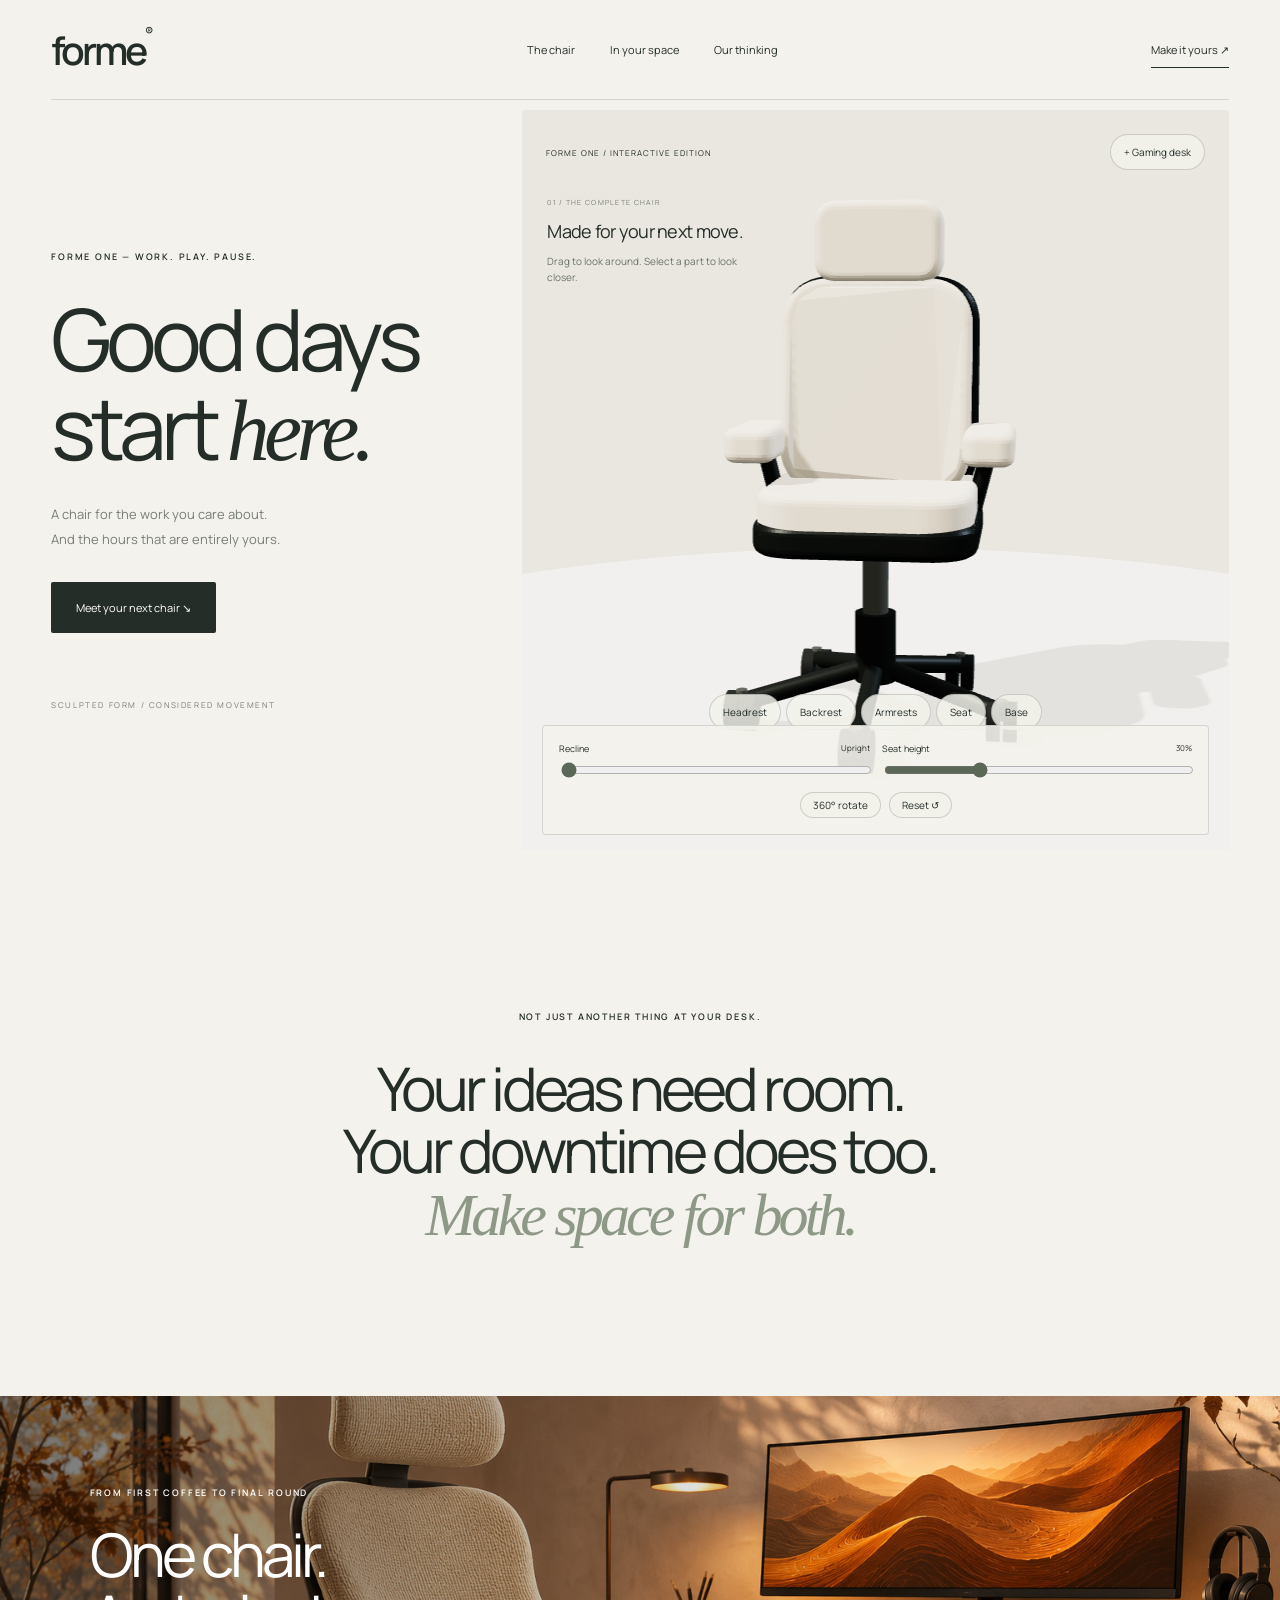
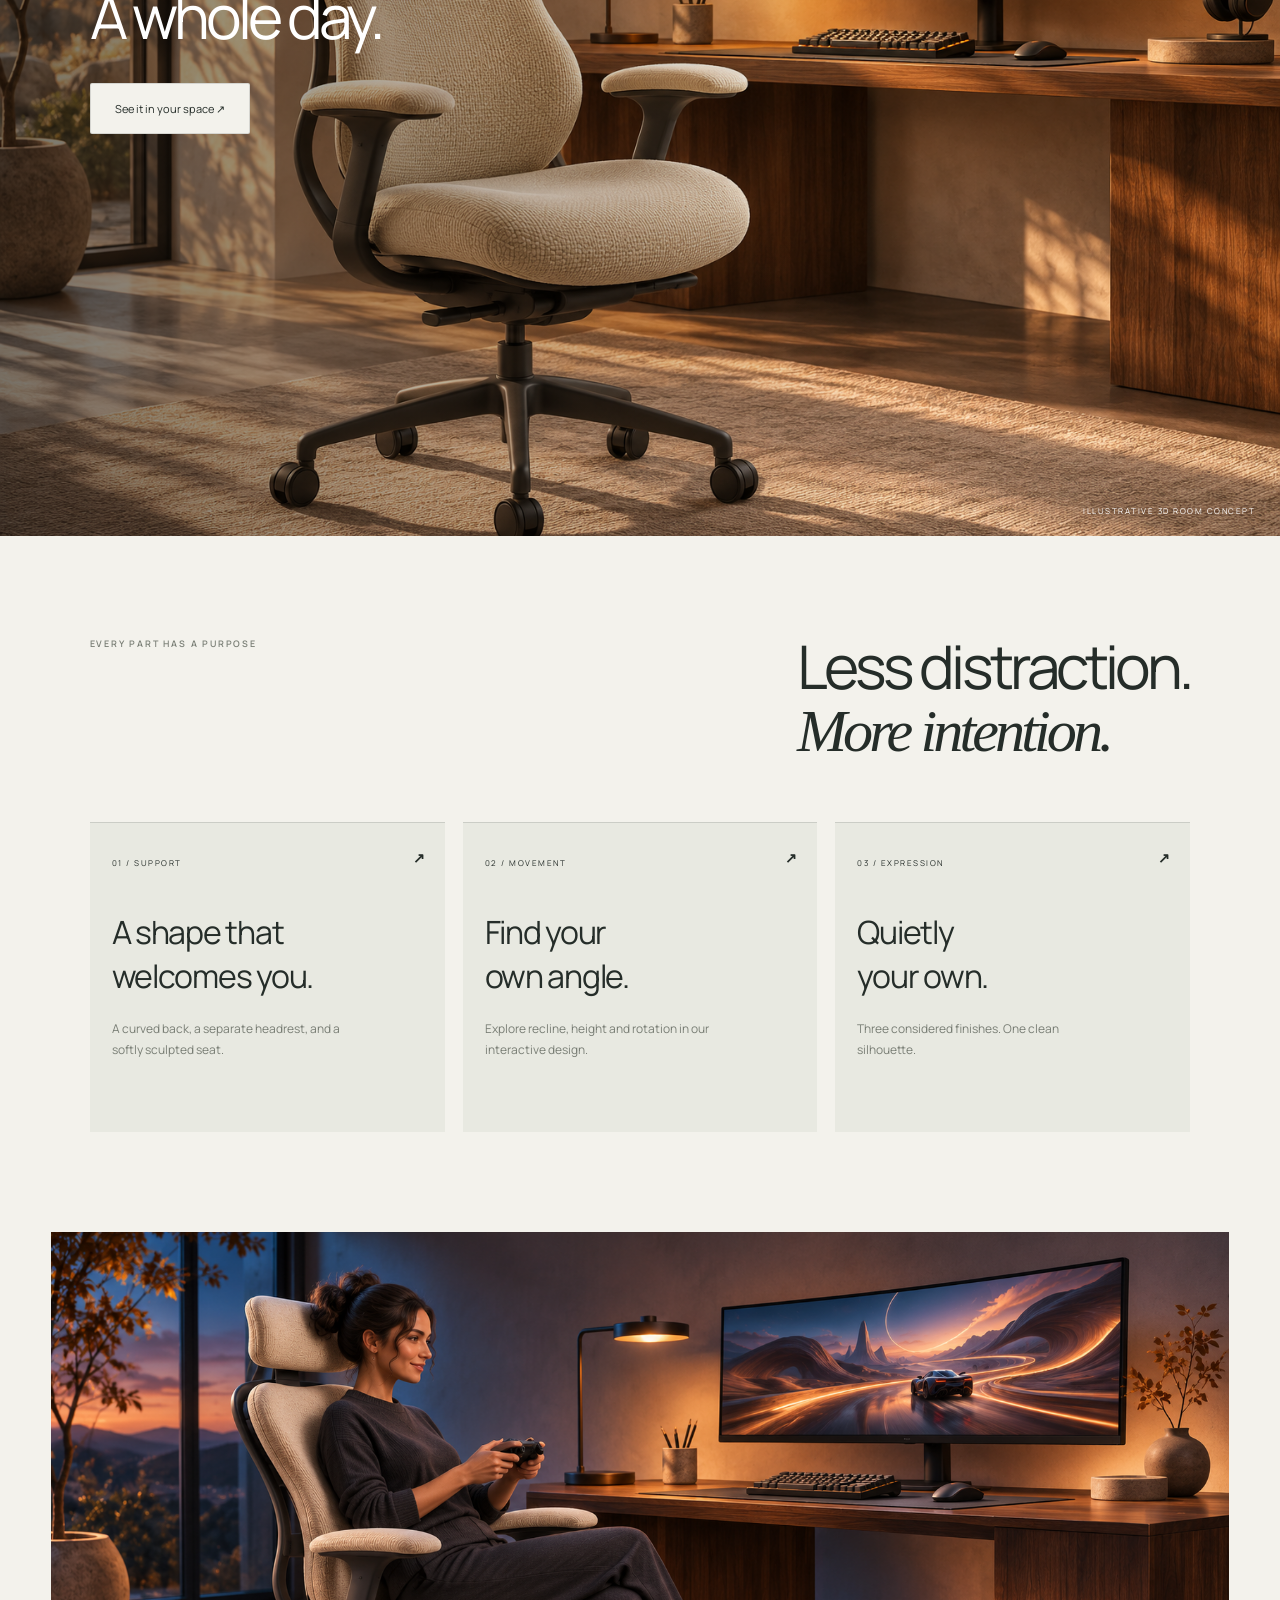
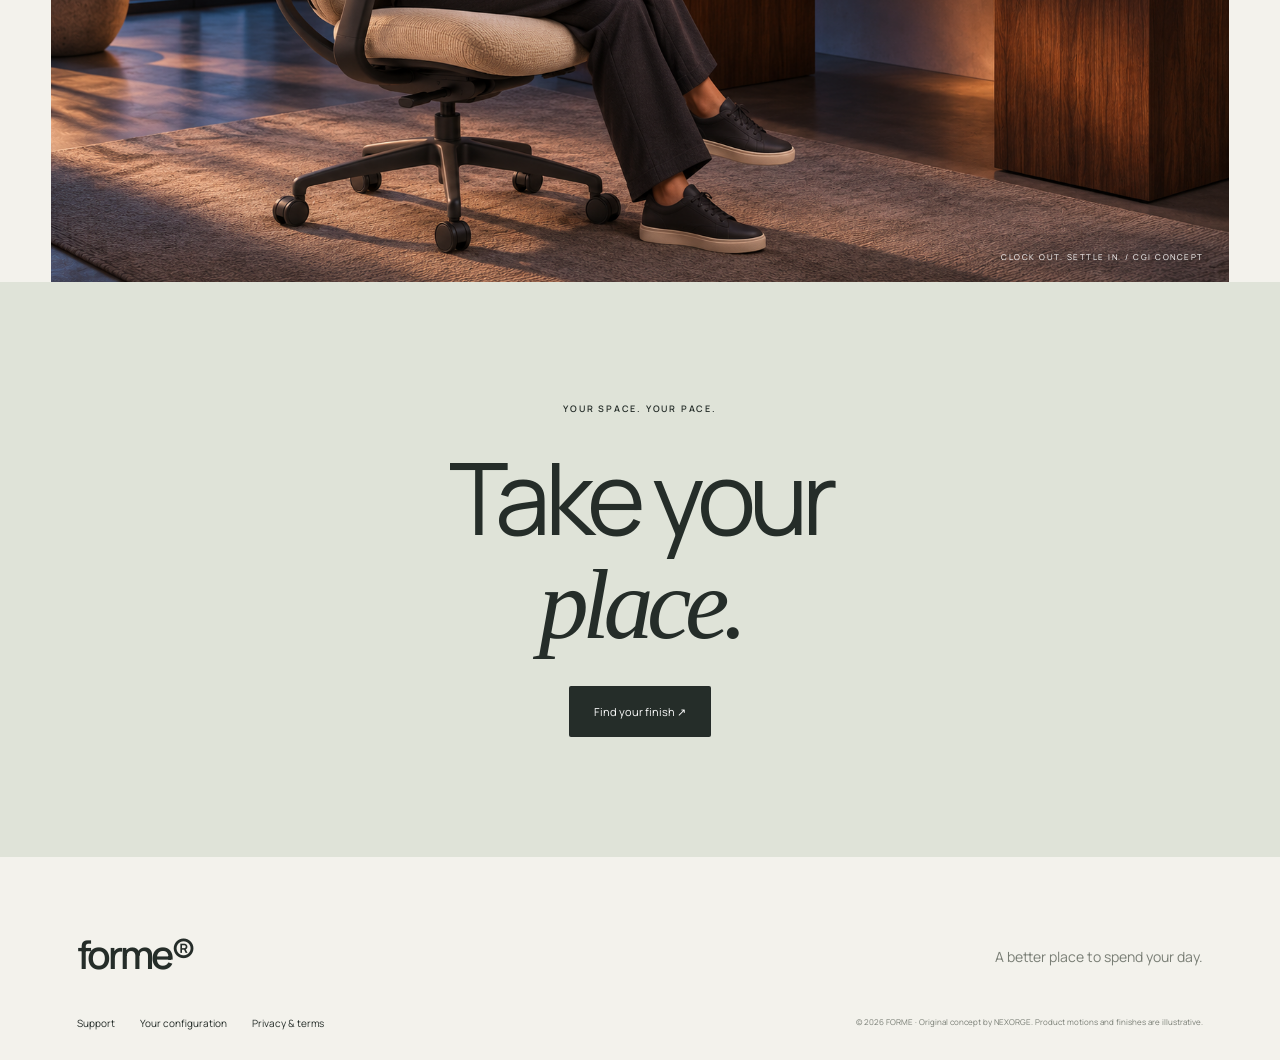
==== index.html @ 890bfc0c "Create FORME interactive chair website" ====
<!doctype html><html lang="en"><head><meta charset="utf-8"><meta name="viewport" content="width=device-width,initial-scale=1"><title>FORME — A place for your best work</title><meta name="description" content="FORME One. An interactive chair design for work, play and everything between."><link rel="stylesheet" href="style.css"><script defer src="assets/three.min.js"></script><script defer src="chair.js"></script><script defer src="app.js"></script></head><body><a class="skip" href="#main">Skip to content</a><header><a class="brand" href="index.html">forme<span>®</span></a><nav><a href="chair.html">The chair</a><a href="spaces.html">In your space</a><a href="story.html">Our thinking</a></nav><a class="navcta" href="configure.html">Make it yours ↗</a></header><main id="main"><section class="hero"><div class="hero-copy"><p class="eyebrow">FORME ONE — WORK. PLAY. PAUSE.</p><h1>Good days<br>start <em>here.</em></h1><p>A chair for the work you care about. <br>And the hours that are entirely yours.</p><a class="button dark" href="#explore">Meet your next chair ↘</a><span class="micro">SCULPTED FORM / CONSIDERED MOVEMENT</span></div><div id="explore"><div class="viewer"><canvas id="chair-canvas" aria-label="Interactive chair. Drag to rotate. Use the feature buttons and adjustment sliders." tabindex="0"></canvas><div class="view-top"><span>FORME ONE / INTERACTIVE EDITION</span><button id="desk" aria-pressed="false">+ Gaming desk</button></div><div class="feature-note" aria-live="polite"><span id="part-number">01 / THE COMPLETE CHAIR</span><h3 id="part-title">Made for your next move.</h3><p id="part-copy">Drag to look around. Select a part to look closer.</p></div><div class="parts" aria-label="Explore chair parts"><button data-part="head">Headrest</button><button data-part="back">Backrest</button><button data-part="arms">Armrests</button><button data-part="seat">Seat</button><button data-part="base">Base</button></div><div class="adjust"><label>Recline <input id="recline" type="range" min="0" max="32" value="0"><output id="recline-value">Upright</output></label><label>Seat height <input id="height" type="range" min="0" max="100" value="30"><output id="height-value">30%</output></label><div><button id="spin" aria-pressed="false">360° rotate</button><button id="reset">Reset ↺</button></div></div></div></div></section><section class="manifesto reveal"><p class="eyebrow">NOT JUST ANOTHER THING AT YOUR DESK.</p><h2>Your ideas need room.<br>Your downtime does too.<br><em>Make space for both.</em></h2></section><section class="image-story"><img src="assets/studio.png" alt="3D concept of the ivory FORME chair in a warm gaming studio"><div><p class="eyebrow">FROM FIRST COFFEE TO FINAL ROUND</p><h2>One chair.<br>A whole day.</h2><a class="button light" href="spaces.html">See it in your space ↗</a></div><span class="caption">ILLUSTRATIVE 3D ROOM CONCEPT</span></section><section class="section"><div class="section-head"><p class="eyebrow">EVERY PART HAS A PURPOSE</p><h2>Less distraction.<br><em>More intention.</em></h2></div><div class="cards"><a href="chair.html#details"><span>01 / SUPPORT</span><h3>A shape that<br>welcomes you.</h3><p>A curved back, a separate headrest, and a softly sculpted seat.</p><b>↗</b></a><a href="chair.html"><span>02 / MOVEMENT</span><h3>Find your<br>own angle.</h3><p>Explore recline, height and rotation in our interactive design.</p><b>↗</b></a><a href="configure.html"><span>03 / EXPRESSION</span><h3>Quietly<br>your own.</h3><p>Three considered finishes. One clean silhouette.</p><b>↗</b></a></div></section><section class="room-image evening"><img loading="lazy" src="assets/evening.png" alt="3D lifestyle concept of a woman gaming with a controller in the FORME chair"><span class="caption">CLOCK OUT. SETTLE IN. / CGI CONCEPT</span></section><section class="closing"><p class="eyebrow">YOUR SPACE. YOUR PACE.</p><h2>Take your<br><em>place.</em></h2><a class="button dark" href="configure.html">Find your finish ↗</a></section></main><footer><a class="brand" href="index.html">forme®</a><p>A better place to spend your day.</p><div><a href="support.html">Support</a><a href="configure.html">Your configuration</a><a href="privacy.html">Privacy & terms</a></div><small>© 2026 FORME · Original concept by NEXORGE. Product motions and finishes are illustrative.</small></footer></body></html>
---- style.css ----
@font-face{font-family:Manrope;src:url(assets/manrope-400.ttf)}@font-face{font-family:Manrope;src:url(assets/manrope-600.ttf);font-weight:600}:root{--paper:#f3f2ec;--ink:#252d29;--muted:#797e75;--line:#252d2925}*{box-sizing:border-box}html{scroll-behavior:smooth}body{margin:0;background:var(--paper);color:var(--ink);font:14px Manrope,Arial,sans-serif}a{color:inherit;text-decoration:none}button,input,select{font:inherit}button,a,input,select{touch-action:manipulation}button{cursor:pointer;color:inherit}a:focus-visible,button:focus-visible,input:focus-visible,select:focus-visible,canvas:focus-visible{outline:2px solid #a5754b;outline-offset:4px}header{height:100px;margin:0 4%;display:flex;align-items:center;justify-content:space-between;border-bottom:1px solid var(--line)}.brand{font-size:39px;letter-spacing:-3px;font-weight:600}.brand span{font-size:13px;vertical-align:top;letter-spacing:0}nav{display:flex;gap:35px;font-size:11px}.navcta{font-size:11px;border-bottom:1px solid;padding:10px 0}.skip{position:absolute;left:10px;top:-50px}.skip:focus{top:10px;z-index:100;background:white}h1,h2,h3,p{margin:0}h1,h2{font-weight:400;letter-spacing:-.065em;line-height:1.03}h1{font-size:clamp(62px,6.7vw,104px)}h2{font-size:clamp(42px,4.7vw,72px)}em{font-family:Georgia,serif;font-weight:400}h3{font-size:25px;font-weight:400;letter-spacing:-.04em}.eyebrow{font-size:9px;letter-spacing:1.8px;font-weight:600}.hero{display:grid;grid-template-columns:40% 60%;min-height:760px;padding:0 4%;align-items:center}.hero-copy{position:relative;z-index:2;padding:50px 0}.hero-copy h1{margin:32px 0 26px}.hero-copy>p:not(.eyebrow){color:var(--muted);line-height:1.9;font-size:13px}.button{display:inline-flex;padding:17px 24px;border:1px solid var(--line);border-radius:2px;font-size:11px;gap:30px;transition:transform .3s,background .3s}.button:hover{transform:translateY(-3px)}.dark{background:var(--ink);color:#fff}.light{background:var(--paper);color:var(--ink)}.hero-copy .button{margin:30px 0}.micro{display:block;font-size:8px;letter-spacing:1.6px;color:var(--muted);margin-top:36px}.viewer{height:740px;position:relative;overflow:hidden;background:#e9e7df;border-radius:4px}#chair-canvas{display:block;width:100%;height:100%;touch-action:pan-y;cursor:grab}.view-top{position:absolute;top:24px;left:24px;right:24px;display:flex;align-items:center;justify-content:space-between;gap:15px;font-size:8px;letter-spacing:1px;pointer-events:none}.view-top button{pointer-events:auto}.viewer button{border:1px solid #252d2930;background:#f3f2ecd9;border-radius:40px;padding:10px 13px;font-size:10px}.viewer button[aria-pressed=true]{background:#252d29;color:white}.feature-note{position:absolute;left:25px;top:80px;max-width:200px;pointer-events:none}.feature-note>span{font-size:7px;letter-spacing:1.3px;color:var(--muted)}.feature-note h3{font-size:18px;margin:10px 0}.feature-note p{font-size:10px;line-height:1.6;color:#6c746b}.parts{position:absolute;bottom:120px;left:15px;right:15px;display:flex;justify-content:center;gap:5px;flex-wrap:wrap}.adjust{position:absolute;bottom:15px;left:20px;right:20px;padding:16px;display:grid;grid-template-columns:1fr 1fr;gap:12px;background:#f3f2ece8;border:1px solid var(--line);border-radius:4px}.adjust label{font-size:9px;display:grid;grid-template-columns:1fr auto;gap:5px}.adjust input{grid-column:1/-1;width:100%;accent-color:#5c6857}.adjust output{font-size:8px;grid-row:1;grid-column:2}.adjust>div{grid-column:1/-1;display:flex;justify-content:center;gap:8px}.adjust button{padding:5px 12px}.manifesto{text-align:center;padding:150px 20px}.manifesto h2{margin-top:35px}.manifesto em{color:#8e9887}.image-story{position:relative;height:740px;overflow:hidden}.image-story img,.room-image img{width:100%;height:100%;object-fit:cover}.image-story:after{content:'';position:absolute;inset:0;background:linear-gradient(90deg,#0008,transparent 70%)}.image-story>div{position:absolute;z-index:1;top:90px;left:7%;color:white}.image-story h2{margin:25px 0 35px}.caption{position:absolute;bottom:20px;right:25px;color:#fff;font-size:8px;letter-spacing:1.5px;z-index:2}.section{padding:100px 7%}.section-head{display:flex;justify-content:space-between;gap:30px;align-items:start;margin-bottom:60px}.section-head p{max-width:280px;color:var(--muted);line-height:1.8}.cards{display:grid;grid-template-columns:repeat(3,1fr);gap:18px}.cards a{position:relative;min-height:310px;border-top:1px solid var(--line);padding:28px 22px;background:#e8e9e1;transition:transform .4s}.cards a:hover{transform:translateY(-8px)}.cards span{font-size:8px;letter-spacing:1.5px}.cards h3{font-size:32px;margin:40px 0 20px}.cards p{color:var(--muted);font-size:12px;line-height:1.8;max-width:250px}.cards b{position:absolute;right:20px;top:25px}.closing{text-align:center;padding:120px 20px;background:#dfe3d8}.closing h2{font-size:100px;margin:30px 0}.closing .button{margin:0}footer{padding:70px 6% 30px;display:grid;grid-template-columns:1fr 1fr;gap:35px}footer>p{color:var(--muted);text-align:right;padding-top:20px}footer>div{display:flex;gap:25px;font-size:10px}footer small{font-size:8px;text-align:right;color:var(--muted)}.page-title{padding:80px 7% 65px}.page-title h1{margin:28px 0}.page-title>p:last-child:not(.eyebrow){color:var(--muted);max-width:500px;line-height:1.9}.page-title+.viewer{margin:0 7%;height:800px}.detail-list article{display:grid;grid-template-columns:60px 1fr 1fr;gap:25px;padding:30px 0;border-top:1px solid var(--line)}.detail-list span{font-size:10px}.detail-list p,.body-copy{line-height:1.9;color:var(--muted)}.fine{font-size:10px;line-height:1.8;color:var(--muted);margin-top:25px}.room-image{height:650px;margin:0 4%;position:relative;overflow:hidden}.split{display:grid;grid-template-columns:1fr 1.2fr;gap:70px;align-items:center}.split h2{margin:25px 0}.split p{line-height:1.9;max-width:450px;color:var(--muted)}.split .viewer{height:700px}.body-copy{margin-bottom:25px}.config-layout{display:grid;grid-template-columns:1.4fr 1fr;gap:60px;padding:0 7% 100px}.config-panel h2{font-size:40px;margin:20px 0}.config-panel p{line-height:1.9;color:var(--muted);font-size:12px}.swatches{display:flex;gap:13px;margin:25px 0}.swatches button{background:var(--swatch);width:35px;height:35px;border:4px solid var(--paper);outline:1px solid var(--line);border-radius:50%}.swatches button[aria-pressed=true]{outline:2px solid var(--ink)}hr{border:0;border-top:1px solid var(--line);margin:35px 0}form label{display:block;font-size:11px;margin:18px 0}form input,form select{display:block;width:100%;border:0;border-bottom:1px solid var(--line);background:transparent;padding:12px 0;color:var(--ink)}form .button{margin-top:20px}pre{font:11px/1.8 Manrope;white-space:pre-wrap}#brief{margin-top:30px;padding:20px;background:#e3e7db}.faq,.prose{max-width:850px;margin:0 auto;padding:20px 30px 100px}details{border-top:1px solid var(--line);padding:25px 0}summary{cursor:pointer;list-style:none;display:flex;justify-content:space-between;font-size:17px}details p,.prose p{line-height:1.9;color:var(--muted);margin-top:20px}.prose h2{font-size:32px;margin-top:40px}.reveal{opacity:0;transform:translateY(30px);transition:opacity 1s,transform 1s}.reveal.visible{opacity:1;transform:none}@media(max-width:900px){nav{gap:15px}.hero{grid-template-columns:1fr;padding:0 5%}.hero-copy{padding:60px 0 30px}.hero-copy h1{font-size:83px}.micro{display:none}.viewer{height:680px}.hero #explore{margin:0 -5.5%}.hero-copy>p br{display:none}.hero-copy .button{margin-bottom:10px}.manifesto{padding:90px 20px}.image-story{height:600px}.image-story>div{top:40px}.cards{grid-template-columns:1fr}.cards a{min-height:250px}.cards h3{margin:25px 0}.section-head,.split,.config-layout{display:block}.section-head h2{margin-top:25px}.split .viewer{margin-top:40px}.config-panel{margin-top:40px}.detail-list article{grid-template-columns:30px 1fr}.detail-list p{grid-column:2}.room-image{height:450px}footer{display:block}footer p,footer small{text-align:left;display:block;margin:25px 0}footer>div{flex-wrap:wrap}.closing h2{font-size:80px}.page-title+.viewer{margin:0;height:680px}.config-layout{padding:0 5% 70px}}@media(max-width:550px){header{height:85px}.brand{font-size:33px}nav{display:none}.hero-copy h1{font-size:72px}.feature-note{max-width:145px;top:65px;left:15px}.feature-note h3{font-size:15px}.feature-note p{font-size:9px}.view-top{left:15px;right:15px}.view-top>span{font-size:6px}.parts{bottom:145px;gap:4px}.viewer button{font-size:9px;padding:8px 10px}.adjust{bottom:12px;left:12px;right:12px}.adjust button{padding:5px 12px}.section{padding:70px 6%}.page-title{padding:60px 6%}.page-title h1{font-size:53px}.image-story{height:550px}.image-story img{object-position:35%}.room-image img{object-position:35%}.config-layout .viewer{height:680px}.closing{padding:80px 20px}}@media(prefers-reduced-motion:reduce){html{scroll-behavior:auto}*,*:before,*:after{transition:none!important}.reveal{opacity:1;transform:none}}

@media(max-width:550px){header{flex-wrap:wrap;height:112px;padding:12px 0}header nav{display:flex;order:3;width:100%;justify-content:center;gap:30px;font-size:10px}.viewer{height:740px}.parts{bottom:145px}}
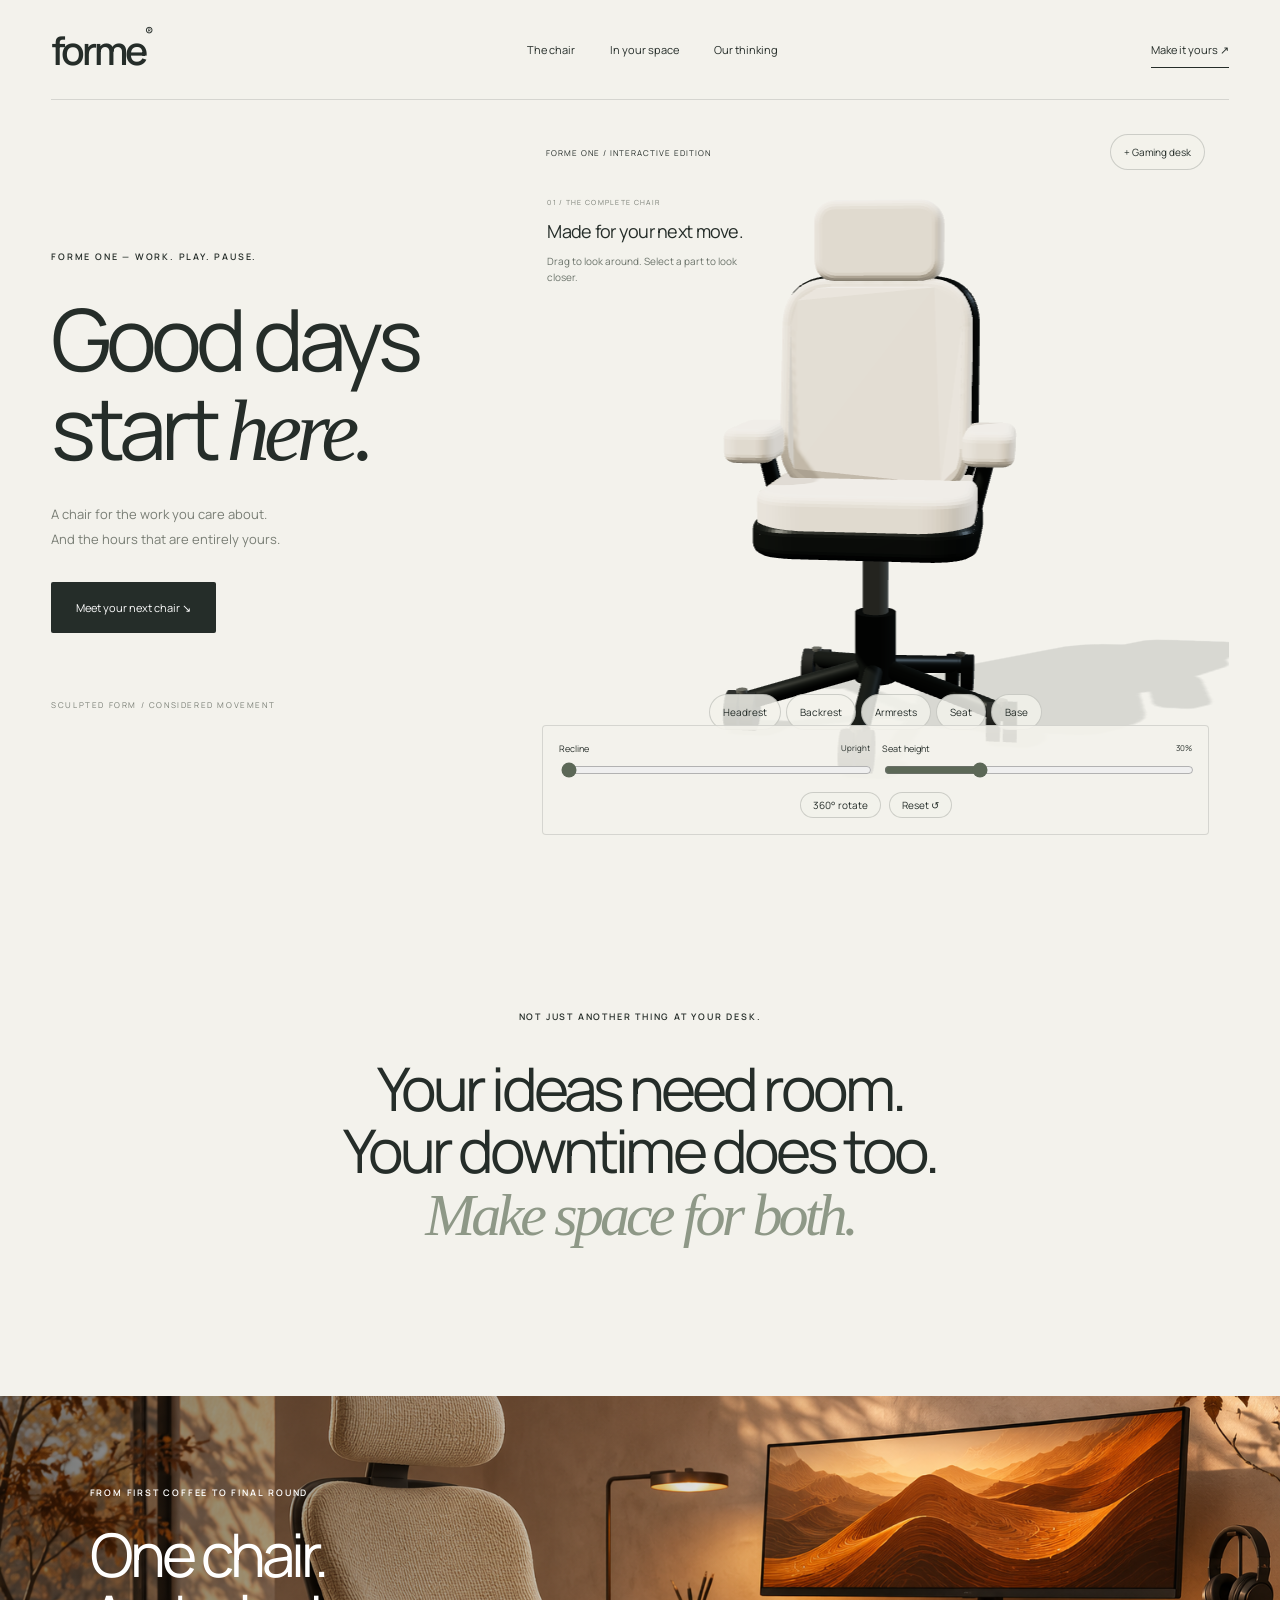
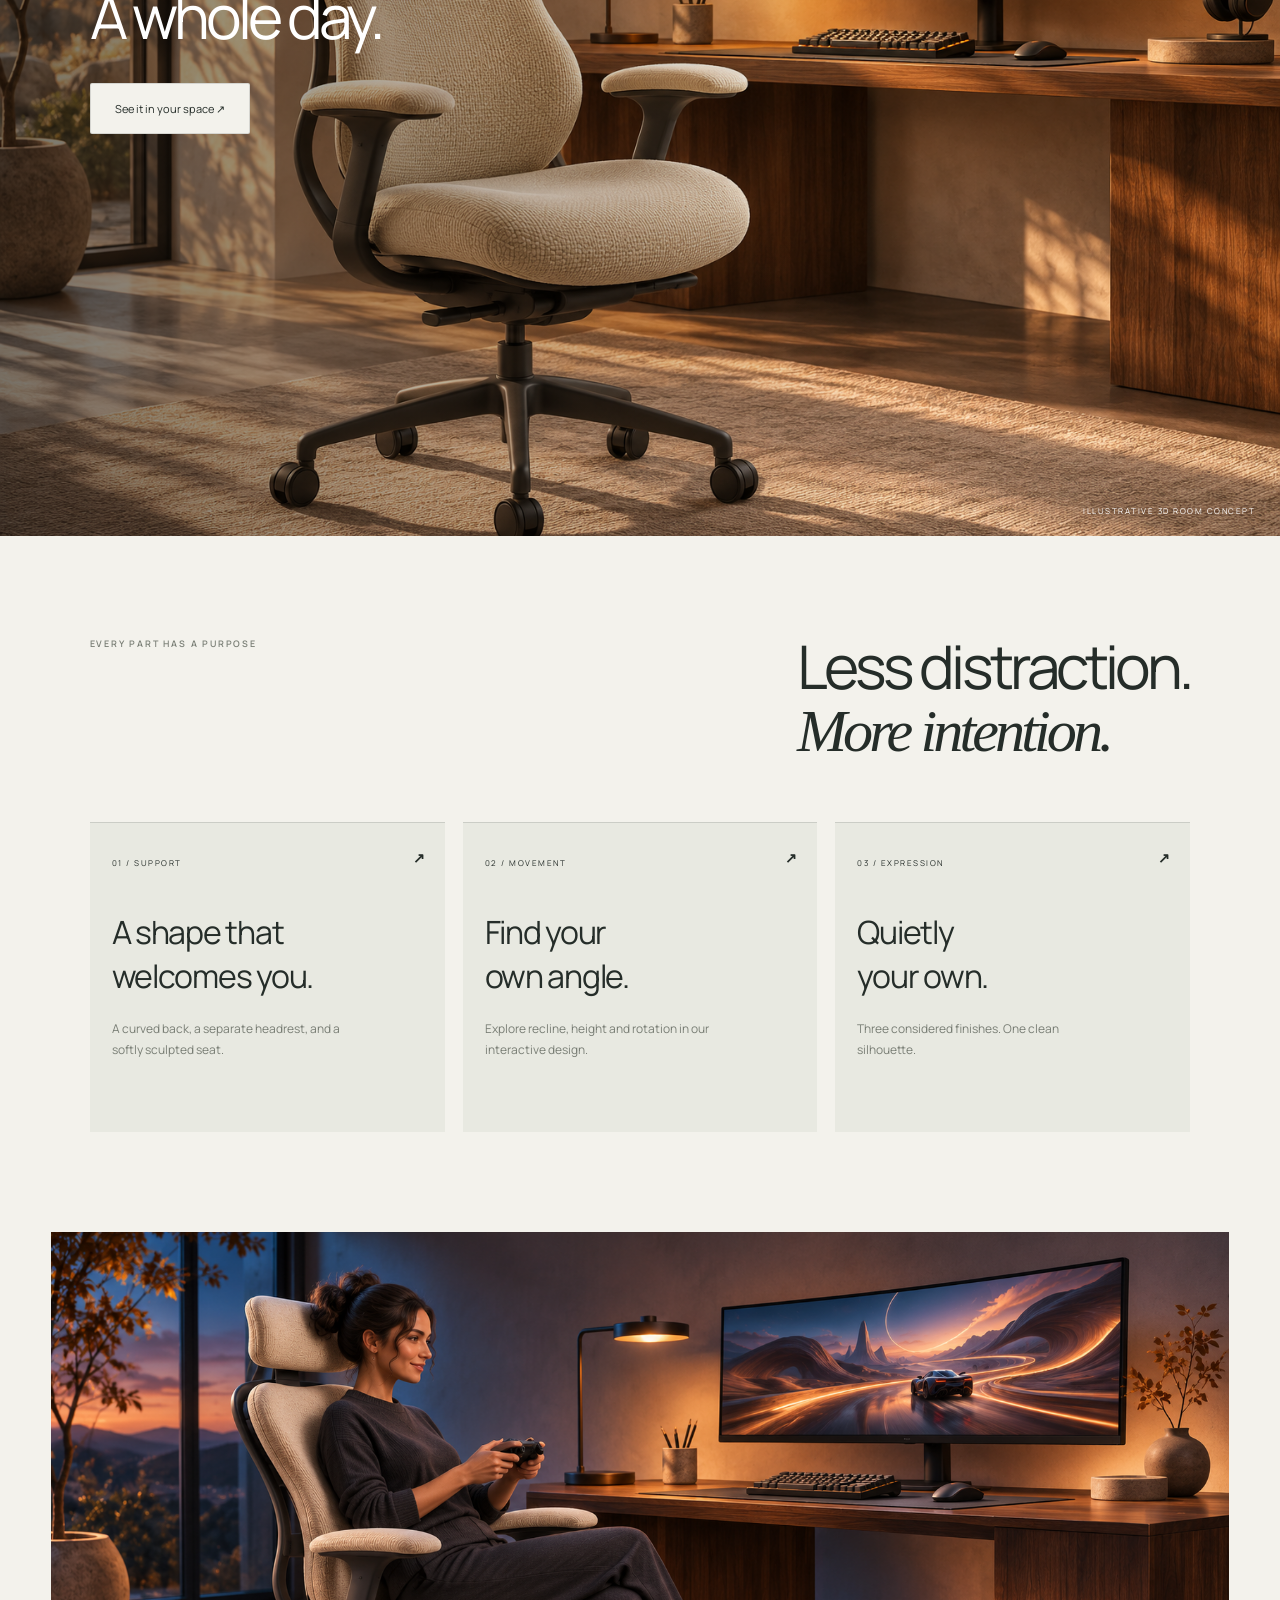
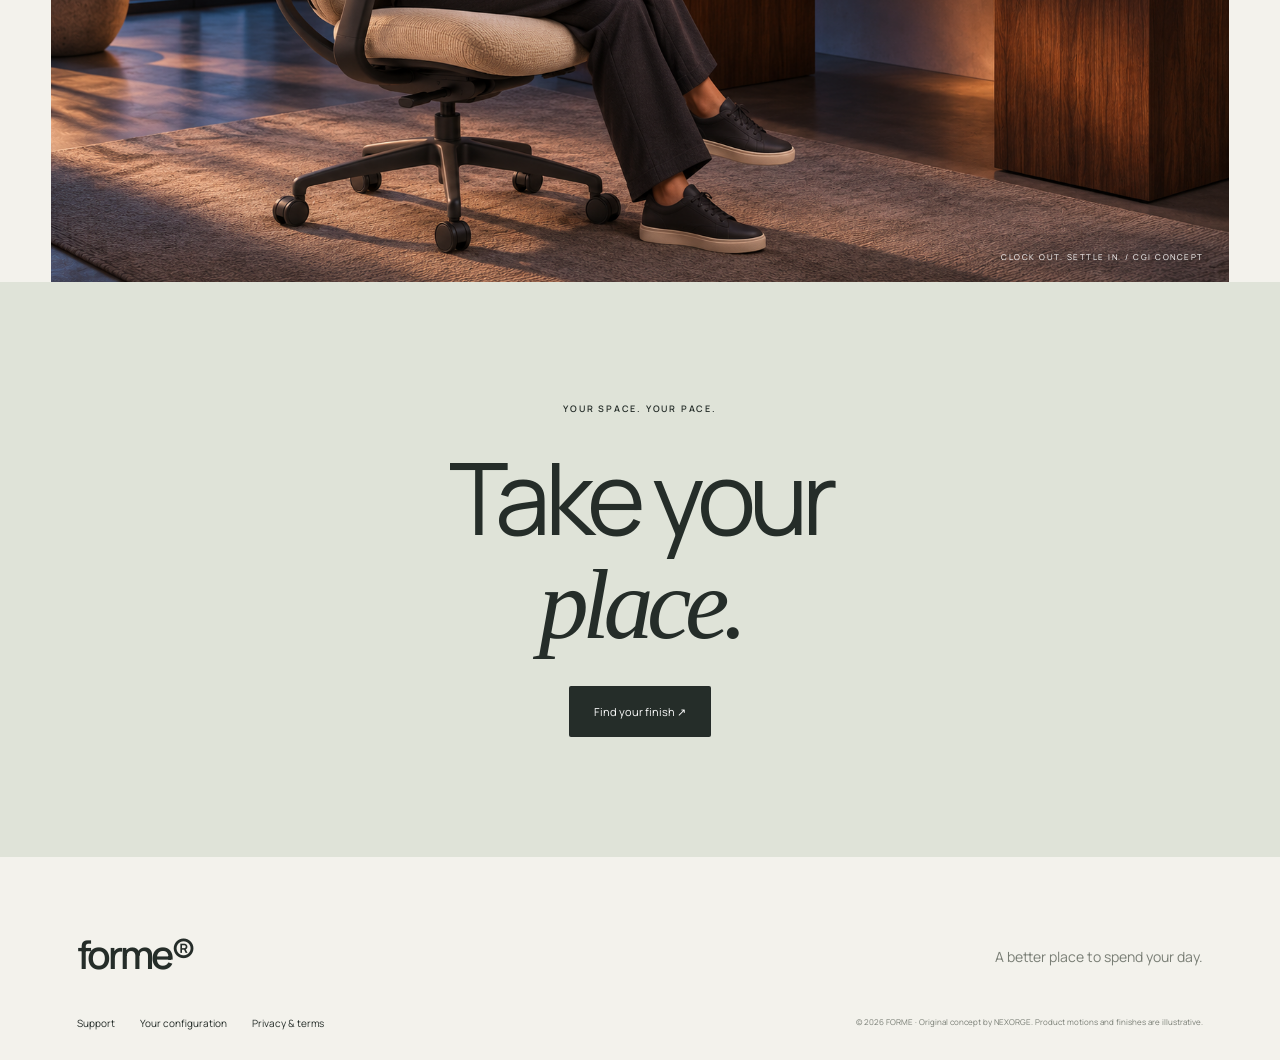
==== commit de20599c: "Unify hero background and remove chair panel separation" ====
--- a/index.html
+++ b/index.html
@@ -1 +1 @@
-<!doctype html><html lang="en"><head><meta charset="utf-8"><meta name="viewport" content="width=device-width,initial-scale=1"><title>FORME — A place for your best work</title><meta name="description" content="FORME One. An interactive chair design for work, play and everything between."><link rel="stylesheet" href="style.css"><script defer src="assets/three.min.js"></script><script defer src="chair.js"></script><script defer src="app.js"></script></head><body><a class="skip" href="#main">Skip to content</a><header><a class="brand" href="index.html">forme<span>®</span></a><nav><a href="chair.html">The chair</a><a href="spaces.html">In your space</a><a href="story.html">Our thinking</a></nav><a class="navcta" href="configure.html">Make it yours ↗</a></header><main id="main"><section class="hero"><div class="hero-copy"><p class="eyebrow">FORME ONE — WORK. PLAY. PAUSE.</p><h1>Good days<br>start <em>here.</em></h1><p>A chair for the work you care about. <br>And the hours that are entirely yours.</p><a class="button dark" href="#explore">Meet your next chair ↘</a><span class="micro">SCULPTED FORM / CONSIDERED MOVEMENT</span></div><div id="explore"><div class="viewer"><canvas id="chair-canvas" aria-label="Interactive chair. Drag to rotate. Use the feature buttons and adjustment sliders." tabindex="0"></canvas><div class="view-top"><span>FORME ONE / INTERACTIVE EDITION</span><button id="desk" aria-pressed="false">+ Gaming desk</button></div><div class="feature-note" aria-live="polite"><span id="part-number">01 / THE COMPLETE CHAIR</span><h3 id="part-title">Made for your next move.</h3><p id="part-copy">Drag to look around. Select a part to look closer.</p></div><div class="parts" aria-label="Explore chair parts"><button data-part="head">Headrest</button><button data-part="back">Backrest</button><button data-part="arms">Armrests</button><button data-part="seat">Seat</button><button data-part="base">Base</button></div><div class="adjust"><label>Recline <input id="recline" type="range" min="0" max="32" value="0"><output id="recline-value">Upright</output></label><label>Seat height <input id="height" type="range" min="0" max="100" value="30"><output id="height-value">30%</output></label><div><button id="spin" aria-pressed="false">360° rotate</button><button id="reset">Reset ↺</button></div></div></div></div></section><section class="manifesto reveal"><p class="eyebrow">NOT JUST ANOTHER THING AT YOUR DESK.</p><h2>Your ideas need room.<br>Your downtime does too.<br><em>Make space for both.</em></h2></section><section class="image-story"><img src="assets/studio.png" alt="3D concept of the ivory FORME chair in a warm gaming studio"><div><p class="eyebrow">FROM FIRST COFFEE TO FINAL ROUND</p><h2>One chair.<br>A whole day.</h2><a class="button light" href="spaces.html">See it in your space ↗</a></div><span class="caption">ILLUSTRATIVE 3D ROOM CONCEPT</span></section><section class="section"><div class="section-head"><p class="eyebrow">EVERY PART HAS A PURPOSE</p><h2>Less distraction.<br><em>More intention.</em></h2></div><div class="cards"><a href="chair.html#details"><span>01 / SUPPORT</span><h3>A shape that<br>welcomes you.</h3><p>A curved back, a separate headrest, and a softly sculpted seat.</p><b>↗</b></a><a href="chair.html"><span>02 / MOVEMENT</span><h3>Find your<br>own angle.</h3><p>Explore recline, height and rotation in our interactive design.</p><b>↗</b></a><a href="configure.html"><span>03 / EXPRESSION</span><h3>Quietly<br>your own.</h3><p>Three considered finishes. One clean silhouette.</p><b>↗</b></a></div></section><section class="room-image evening"><img loading="lazy" src="assets/evening.png" alt="3D lifestyle concept of a woman gaming with a controller in the FORME chair"><span class="caption">CLOCK OUT. SETTLE IN. / CGI CONCEPT</span></section><section class="closing"><p class="eyebrow">YOUR SPACE. YOUR PACE.</p><h2>Take your<br><em>place.</em></h2><a class="button dark" href="configure.html">Find your finish ↗</a></section></main><footer><a class="brand" href="index.html">forme®</a><p>A better place to spend your day.</p><div><a href="support.html">Support</a><a href="configure.html">Your configuration</a><a href="privacy.html">Privacy & terms</a></div><small>© 2026 FORME · Original concept by NEXORGE. Product motions and finishes are illustrative.</small></footer></body></html>+<!doctype html><html lang="en"><head><meta charset="utf-8"><meta name="viewport" content="width=device-width,initial-scale=1"><title>FORME — A place for your best work</title><meta name="description" content="FORME One. An interactive chair design for work, play and everything between."><link rel="stylesheet" href="style.css?v=2"><script defer src="assets/three.min.js"></script><script defer src="chair.js?v=2"></script><script defer src="app.js"></script></head><body><a class="skip" href="#main">Skip to content</a><header><a class="brand" href="index.html">forme<span>®</span></a><nav><a href="chair.html">The chair</a><a href="spaces.html">In your space</a><a href="story.html">Our thinking</a></nav><a class="navcta" href="configure.html">Make it yours ↗</a></header><main id="main"><section class="hero"><div class="hero-copy"><p class="eyebrow">FORME ONE — WORK. PLAY. PAUSE.</p><h1>Good days<br>start <em>here.</em></h1><p>A chair for the work you care about. <br>And the hours that are entirely yours.</p><a class="button dark" href="#explore">Meet your next chair ↘</a><span class="micro">SCULPTED FORM / CONSIDERED MOVEMENT</span></div><div id="explore"><div class="viewer"><canvas id="chair-canvas" aria-label="Interactive chair. Drag to rotate. Use the feature buttons and adjustment sliders." tabindex="0"></canvas><div class="view-top"><span>FORME ONE / INTERACTIVE EDITION</span><button id="desk" aria-pressed="false">+ Gaming desk</button></div><div class="feature-note" aria-live="polite"><span id="part-number">01 / THE COMPLETE CHAIR</span><h3 id="part-title">Made for your next move.</h3><p id="part-copy">Drag to look around. Select a part to look closer.</p></div><div class="parts" aria-label="Explore chair parts"><button data-part="head">Headrest</button><button data-part="back">Backrest</button><button data-part="arms">Armrests</button><button data-part="seat">Seat</button><button data-part="base">Base</button></div><div class="adjust"><label>Recline <input id="recline" type="range" min="0" max="32" value="0"><output id="recline-value">Upright</output></label><label>Seat height <input id="height" type="range" min="0" max="100" value="30"><output id="height-value">30%</output></label><div><button id="spin" aria-pressed="false">360° rotate</button><button id="reset">Reset ↺</button></div></div></div></div></section><section class="manifesto reveal"><p class="eyebrow">NOT JUST ANOTHER THING AT YOUR DESK.</p><h2>Your ideas need room.<br>Your downtime does too.<br><em>Make space for both.</em></h2></section><section class="image-story"><img src="assets/studio.png" alt="3D concept of the ivory FORME chair in a warm gaming studio"><div><p class="eyebrow">FROM FIRST COFFEE TO FINAL ROUND</p><h2>One chair.<br>A whole day.</h2><a class="button light" href="spaces.html">See it in your space ↗</a></div><span class="caption">ILLUSTRATIVE 3D ROOM CONCEPT</span></section><section class="section"><div class="section-head"><p class="eyebrow">EVERY PART HAS A PURPOSE</p><h2>Less distraction.<br><em>More intention.</em></h2></div><div class="cards"><a href="chair.html#details"><span>01 / SUPPORT</span><h3>A shape that<br>welcomes you.</h3><p>A curved back, a separate headrest, and a softly sculpted seat.</p><b>↗</b></a><a href="chair.html"><span>02 / MOVEMENT</span><h3>Find your<br>own angle.</h3><p>Explore recline, height and rotation in our interactive design.</p><b>↗</b></a><a href="configure.html"><span>03 / EXPRESSION</span><h3>Quietly<br>your own.</h3><p>Three considered finishes. One clean silhouette.</p><b>↗</b></a></div></section><section class="room-image evening"><img loading="lazy" src="assets/evening.png" alt="3D lifestyle concept of a woman gaming with a controller in the FORME chair"><span class="caption">CLOCK OUT. SETTLE IN. / CGI CONCEPT</span></section><section class="closing"><p class="eyebrow">YOUR SPACE. YOUR PACE.</p><h2>Take your<br><em>place.</em></h2><a class="button dark" href="configure.html">Find your finish ↗</a></section></main><footer><a class="brand" href="index.html">forme®</a><p>A better place to spend your day.</p><div><a href="support.html">Support</a><a href="configure.html">Your configuration</a><a href="privacy.html">Privacy & terms</a></div><small>© 2026 FORME · Original concept by NEXORGE. Product motions and finishes are illustrative.</small></footer></body></html>
--- a/style.css
+++ b/style.css
@@ -1,3 +1,6 @@
 @font-face{font-family:Manrope;src:url(assets/manrope-400.ttf)}@font-face{font-family:Manrope;src:url(assets/manrope-600.ttf);font-weight:600}:root{--paper:#f3f2ec;--ink:#252d29;--muted:#797e75;--line:#252d2925}*{box-sizing:border-box}html{scroll-behavior:smooth}body{margin:0;background:var(--paper);color:var(--ink);font:14px Manrope,Arial,sans-serif}a{color:inherit;text-decoration:none}button,input,select{font:inherit}button,a,input,select{touch-action:manipulation}button{cursor:pointer;color:inherit}a:focus-visible,button:focus-visible,input:focus-visible,select:focus-visible,canvas:focus-visible{outline:2px solid #a5754b;outline-offset:4px}header{height:100px;margin:0 4%;display:flex;align-items:center;justify-content:space-between;border-bottom:1px solid var(--line)}.brand{font-size:39px;letter-spacing:-3px;font-weight:600}.brand span{font-size:13px;vertical-align:top;letter-spacing:0}nav{display:flex;gap:35px;font-size:11px}.navcta{font-size:11px;border-bottom:1px solid;padding:10px 0}.skip{position:absolute;left:10px;top:-50px}.skip:focus{top:10px;z-index:100;background:white}h1,h2,h3,p{margin:0}h1,h2{font-weight:400;letter-spacing:-.065em;line-height:1.03}h1{font-size:clamp(62px,6.7vw,104px)}h2{font-size:clamp(42px,4.7vw,72px)}em{font-family:Georgia,serif;font-weight:400}h3{font-size:25px;font-weight:400;letter-spacing:-.04em}.eyebrow{font-size:9px;letter-spacing:1.8px;font-weight:600}.hero{display:grid;grid-template-columns:40% 60%;min-height:760px;padding:0 4%;align-items:center}.hero-copy{position:relative;z-index:2;padding:50px 0}.hero-copy h1{margin:32px 0 26px}.hero-copy>p:not(.eyebrow){color:var(--muted);line-height:1.9;font-size:13px}.button{display:inline-flex;padding:17px 24px;border:1px solid var(--line);border-radius:2px;font-size:11px;gap:30px;transition:transform .3s,background .3s}.button:hover{transform:translateY(-3px)}.dark{background:var(--ink);color:#fff}.light{background:var(--paper);color:var(--ink)}.hero-copy .button{margin:30px 0}.micro{display:block;font-size:8px;letter-spacing:1.6px;color:var(--muted);margin-top:36px}.viewer{height:740px;position:relative;overflow:hidden;background:#e9e7df;border-radius:4px}#chair-canvas{display:block;width:100%;height:100%;touch-action:pan-y;cursor:grab}.view-top{position:absolute;top:24px;left:24px;right:24px;display:flex;align-items:center;justify-content:space-between;gap:15px;font-size:8px;letter-spacing:1px;pointer-events:none}.view-top button{pointer-events:auto}.viewer button{border:1px solid #252d2930;background:#f3f2ecd9;border-radius:40px;padding:10px 13px;font-size:10px}.viewer button[aria-pressed=true]{background:#252d29;color:white}.feature-note{position:absolute;left:25px;top:80px;max-width:200px;pointer-events:none}.feature-note>span{font-size:7px;letter-spacing:1.3px;color:var(--muted)}.feature-note h3{font-size:18px;margin:10px 0}.feature-note p{font-size:10px;line-height:1.6;color:#6c746b}.parts{position:absolute;bottom:120px;left:15px;right:15px;display:flex;justify-content:center;gap:5px;flex-wrap:wrap}.adjust{position:absolute;bottom:15px;left:20px;right:20px;padding:16px;display:grid;grid-template-columns:1fr 1fr;gap:12px;background:#f3f2ece8;border:1px solid var(--line);border-radius:4px}.adjust label{font-size:9px;display:grid;grid-template-columns:1fr auto;gap:5px}.adjust input{grid-column:1/-1;width:100%;accent-color:#5c6857}.adjust output{font-size:8px;grid-row:1;grid-column:2}.adjust>div{grid-column:1/-1;display:flex;justify-content:center;gap:8px}.adjust button{padding:5px 12px}.manifesto{text-align:center;padding:150px 20px}.manifesto h2{margin-top:35px}.manifesto em{color:#8e9887}.image-story{position:relative;height:740px;overflow:hidden}.image-story img,.room-image img{width:100%;height:100%;object-fit:cover}.image-story:after{content:'';position:absolute;inset:0;background:linear-gradient(90deg,#0008,transparent 70%)}.image-story>div{position:absolute;z-index:1;top:90px;left:7%;color:white}.image-story h2{margin:25px 0 35px}.caption{position:absolute;bottom:20px;right:25px;color:#fff;font-size:8px;letter-spacing:1.5px;z-index:2}.section{padding:100px 7%}.section-head{display:flex;justify-content:space-between;gap:30px;align-items:start;margin-bottom:60px}.section-head p{max-width:280px;color:var(--muted);line-height:1.8}.cards{display:grid;grid-template-columns:repeat(3,1fr);gap:18px}.cards a{position:relative;min-height:310px;border-top:1px solid var(--line);padding:28px 22px;background:#e8e9e1;transition:transform .4s}.cards a:hover{transform:translateY(-8px)}.cards span{font-size:8px;letter-spacing:1.5px}.cards h3{font-size:32px;margin:40px 0 20px}.cards p{color:var(--muted);font-size:12px;line-height:1.8;max-width:250px}.cards b{position:absolute;right:20px;top:25px}.closing{text-align:center;padding:120px 20px;background:#dfe3d8}.closing h2{font-size:100px;margin:30px 0}.closing .button{margin:0}footer{padding:70px 6% 30px;display:grid;grid-template-columns:1fr 1fr;gap:35px}footer>p{color:var(--muted);text-align:right;padding-top:20px}footer>div{display:flex;gap:25px;font-size:10px}footer small{font-size:8px;text-align:right;color:var(--muted)}.page-title{padding:80px 7% 65px}.page-title h1{margin:28px 0}.page-title>p:last-child:not(.eyebrow){color:var(--muted);max-width:500px;line-height:1.9}.page-title+.viewer{margin:0 7%;height:800px}.detail-list article{display:grid;grid-template-columns:60px 1fr 1fr;gap:25px;padding:30px 0;border-top:1px solid var(--line)}.detail-list span{font-size:10px}.detail-list p,.body-copy{line-height:1.9;color:var(--muted)}.fine{font-size:10px;line-height:1.8;color:var(--muted);margin-top:25px}.room-image{height:650px;margin:0 4%;position:relative;overflow:hidden}.split{display:grid;grid-template-columns:1fr 1.2fr;gap:70px;align-items:center}.split h2{margin:25px 0}.split p{line-height:1.9;max-width:450px;color:var(--muted)}.split .viewer{height:700px}.body-copy{margin-bottom:25px}.config-layout{display:grid;grid-template-columns:1.4fr 1fr;gap:60px;padding:0 7% 100px}.config-panel h2{font-size:40px;margin:20px 0}.config-panel p{line-height:1.9;color:var(--muted);font-size:12px}.swatches{display:flex;gap:13px;margin:25px 0}.swatches button{background:var(--swatch);width:35px;height:35px;border:4px solid var(--paper);outline:1px solid var(--line);border-radius:50%}.swatches button[aria-pressed=true]{outline:2px solid var(--ink)}hr{border:0;border-top:1px solid var(--line);margin:35px 0}form label{display:block;font-size:11px;margin:18px 0}form input,form select{display:block;width:100%;border:0;border-bottom:1px solid var(--line);background:transparent;padding:12px 0;color:var(--ink)}form .button{margin-top:20px}pre{font:11px/1.8 Manrope;white-space:pre-wrap}#brief{margin-top:30px;padding:20px;background:#e3e7db}.faq,.prose{max-width:850px;margin:0 auto;padding:20px 30px 100px}details{border-top:1px solid var(--line);padding:25px 0}summary{cursor:pointer;list-style:none;display:flex;justify-content:space-between;font-size:17px}details p,.prose p{line-height:1.9;color:var(--muted);margin-top:20px}.prose h2{font-size:32px;margin-top:40px}.reveal{opacity:0;transform:translateY(30px);transition:opacity 1s,transform 1s}.reveal.visible{opacity:1;transform:none}@media(max-width:900px){nav{gap:15px}.hero{grid-template-columns:1fr;padding:0 5%}.hero-copy{padding:60px 0 30px}.hero-copy h1{font-size:83px}.micro{display:none}.viewer{height:680px}.hero #explore{margin:0 -5.5%}.hero-copy>p br{display:none}.hero-copy .button{margin-bottom:10px}.manifesto{padding:90px 20px}.image-story{height:600px}.image-story>div{top:40px}.cards{grid-template-columns:1fr}.cards a{min-height:250px}.cards h3{margin:25px 0}.section-head,.split,.config-layout{display:block}.section-head h2{margin-top:25px}.split .viewer{margin-top:40px}.config-panel{margin-top:40px}.detail-list article{grid-template-columns:30px 1fr}.detail-list p{grid-column:2}.room-image{height:450px}footer{display:block}footer p,footer small{text-align:left;display:block;margin:25px 0}footer>div{flex-wrap:wrap}.closing h2{font-size:80px}.page-title+.viewer{margin:0;height:680px}.config-layout{padding:0 5% 70px}}@media(max-width:550px){header{height:85px}.brand{font-size:33px}nav{display:none}.hero-copy h1{font-size:72px}.feature-note{max-width:145px;top:65px;left:15px}.feature-note h3{font-size:15px}.feature-note p{font-size:9px}.view-top{left:15px;right:15px}.view-top>span{font-size:6px}.parts{bottom:145px;gap:4px}.viewer button{font-size:9px;padding:8px 10px}.adjust{bottom:12px;left:12px;right:12px}.adjust button{padding:5px 12px}.section{padding:70px 6%}.page-title{padding:60px 6%}.page-title h1{font-size:53px}.image-story{height:550px}.image-story img{object-position:35%}.room-image img{object-position:35%}.config-layout .viewer{height:680px}.closing{padding:80px 20px}}@media(prefers-reduced-motion:reduce){html{scroll-behavior:auto}*,*:before,*:after{transition:none!important}.reveal{opacity:1;transform:none}}
 
 @media(max-width:550px){header{flex-wrap:wrap;height:112px;padding:12px 0}header nav{display:flex;order:3;width:100%;justify-content:center;gap:30px;font-size:10px}.viewer{height:740px}.parts{bottom:145px}}
+
+/* Keep the hero copy and interactive chair on one continuous surface. */
+.hero .viewer{background:transparent;border-radius:0}
